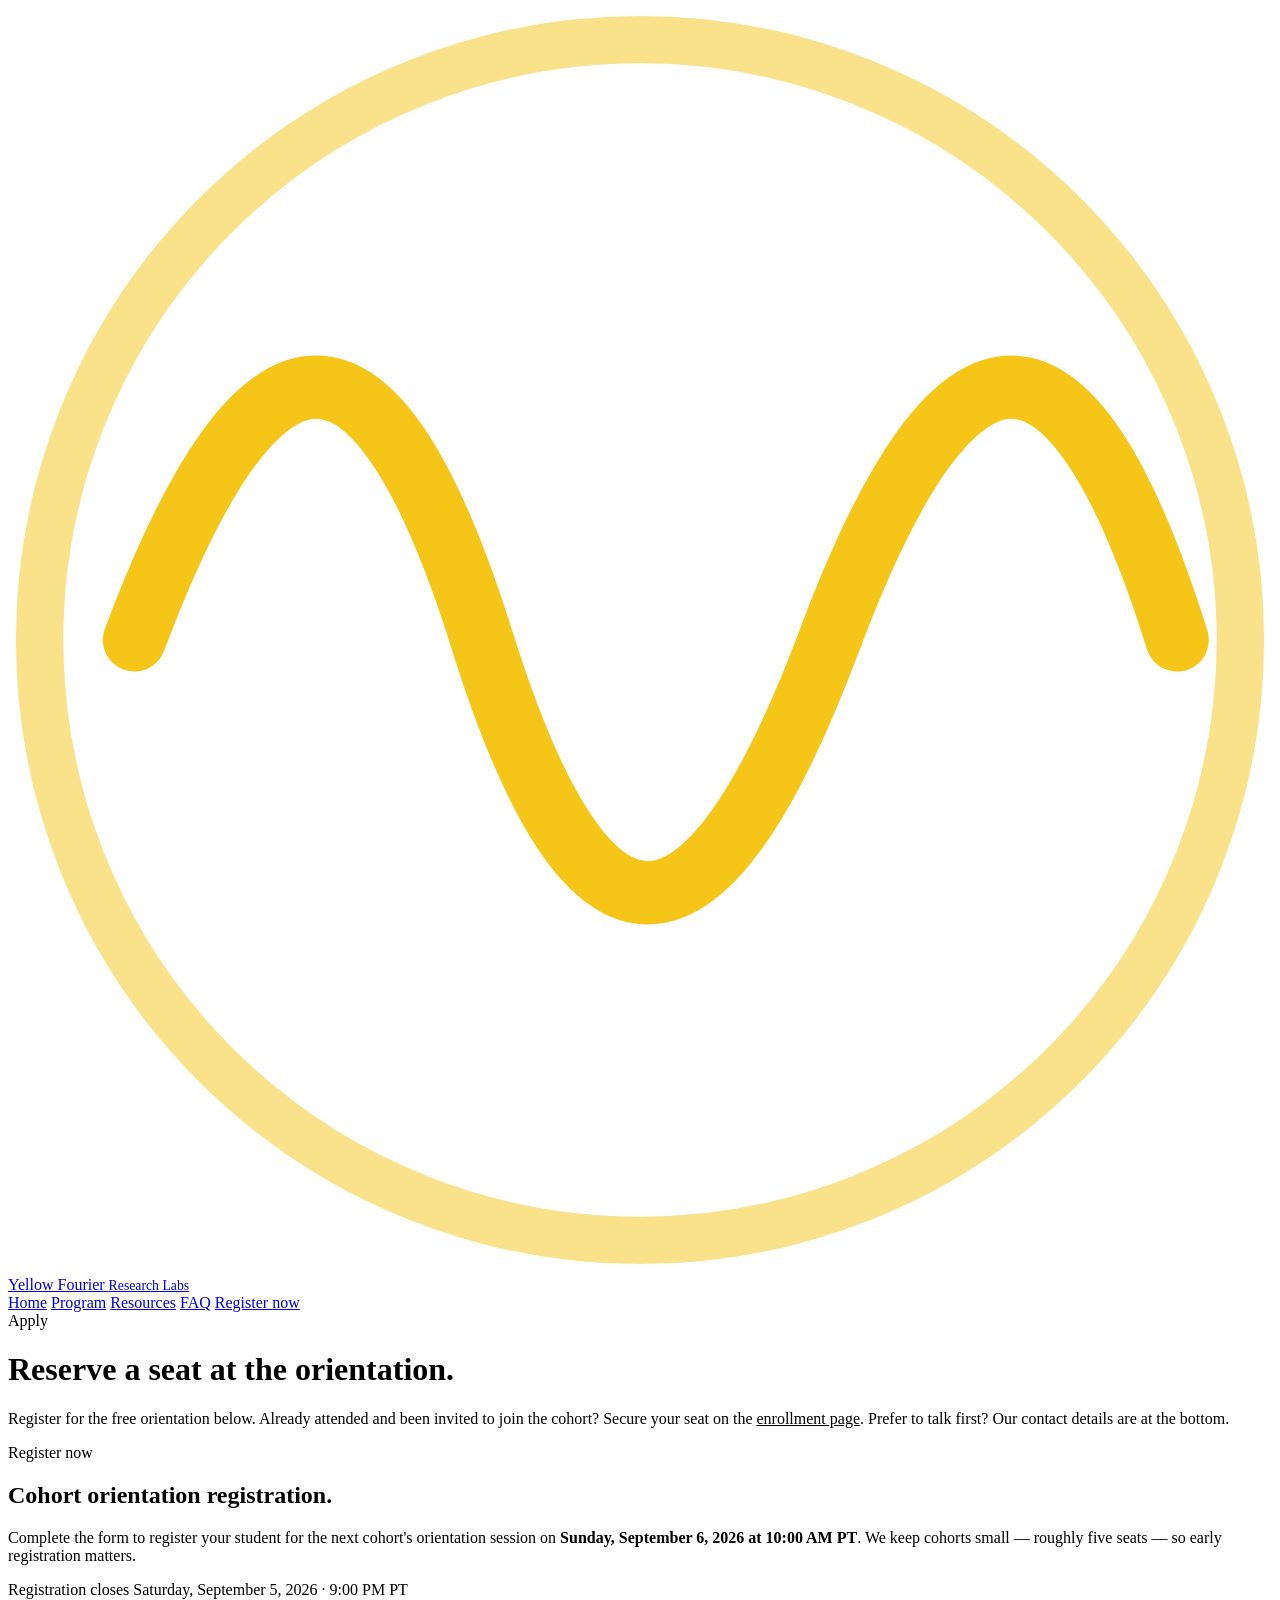
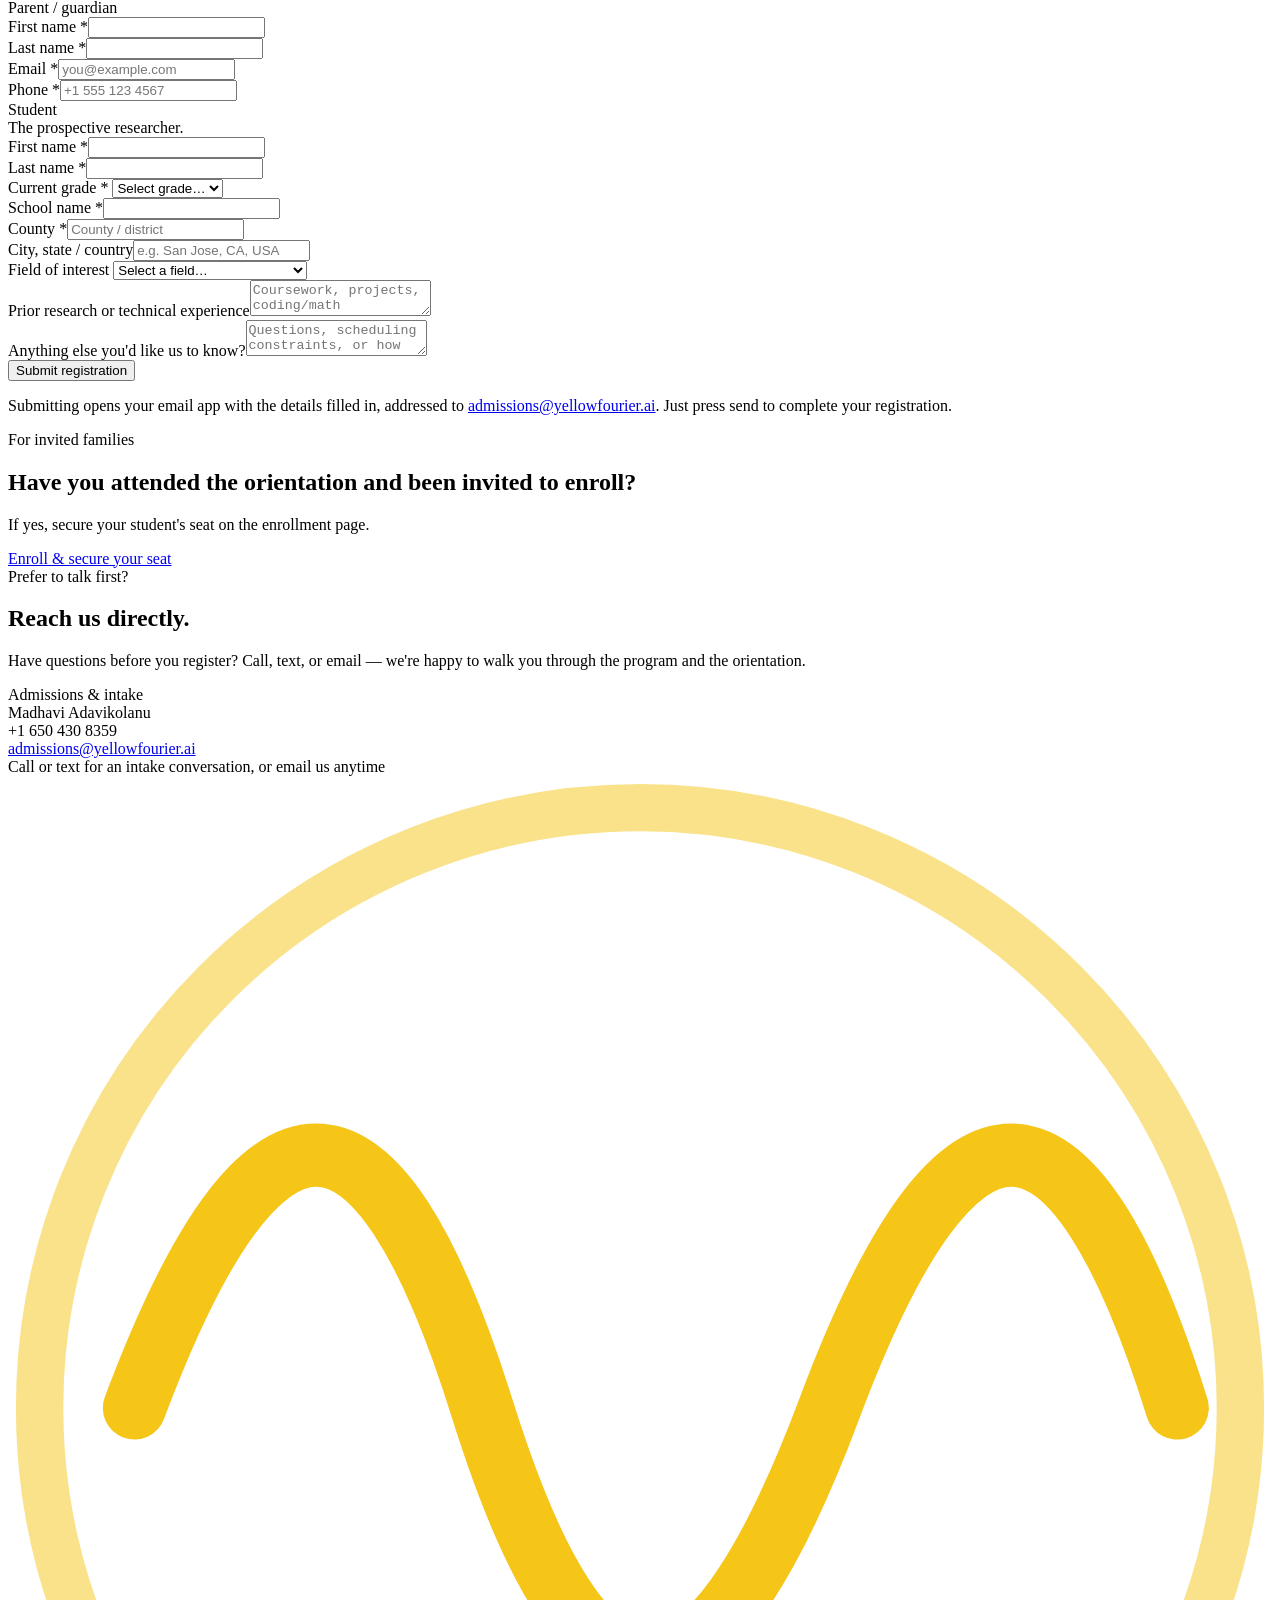
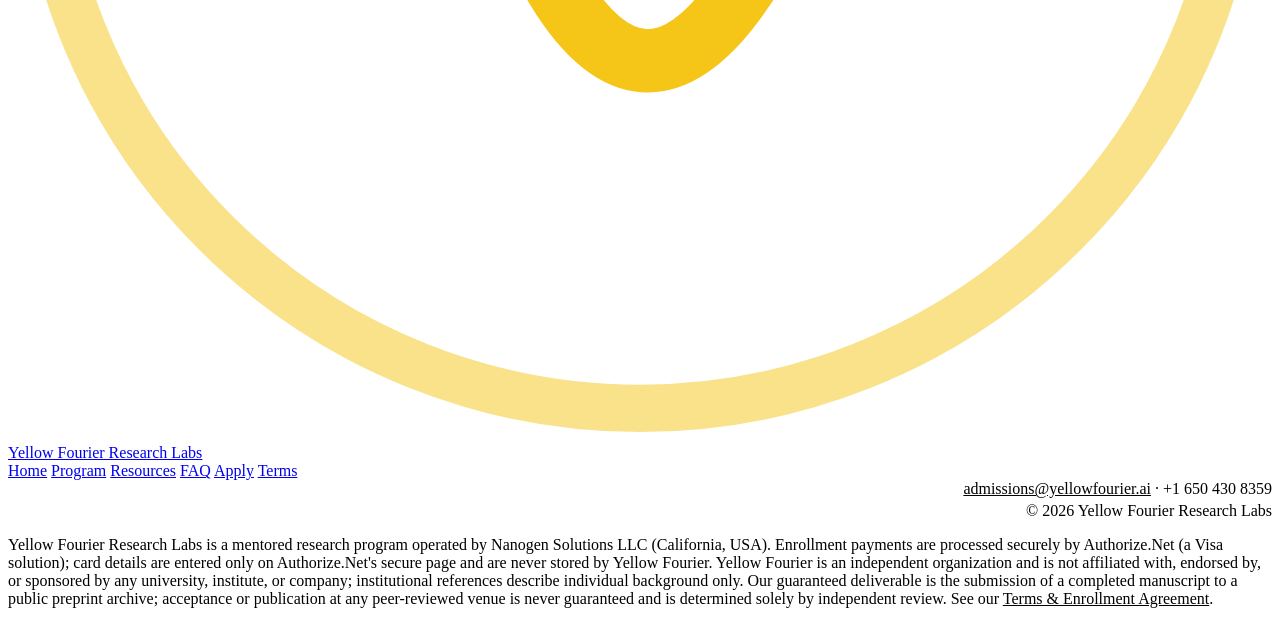
==== apply.html @ 6ff9e4c4 "Add files via upload" ====
<!DOCTYPE html>
<html lang="en">
<head>
<meta charset="UTF-8">
<meta name="viewport" content="width=device-width, initial-scale=1.0">
<title>Apply — Yellow Fourier Research Labs</title>
<meta name="description" content="Register for the free cohort orientation. Already attended and invited? Complete your enrollment. Contact us anytime with questions.">
<link rel="stylesheet" href="assets/styles.css">
</head>
<body>

<nav>
  <div class="wrap nav-in">
    <a class="brand" href="index.html">
      <svg class="dot" viewBox="0 0 40 40" fill="none"><circle cx="20" cy="20" r="19" stroke="#f5c518" stroke-width="1.5" opacity=".5"/><path d="M4 20 Q10 4 15 20 T26 20 T37 20" stroke="#f5c518" stroke-width="2" fill="none" stroke-linecap="round"/></svg>
      <span>Yellow&nbsp;Fourier <span style="color:var(--muted);font-size:.86rem">Research Labs</span></span>
    </a>
    <div class="nav-links">
      <a href="index.html">Home</a>
      <a href="program.html">Program</a>
      <a href="resources.html">Resources</a>
      <a href="faq.html">FAQ</a>
      <a href="apply.html" class="btn">Register now</a>
    </div>
  </div>
</nav>

<div class="page-hero">
  <div class="glow a"></div>
  <div class="wrap inner">
    <div class="eyebrow">Apply</div>
    <h1 class="serif">Reserve a seat at the orientation.</h1>
    <p>Register for the free orientation below. Already attended and been invited to join the cohort? Secure your seat on the <a href="https://enroll.yellowfourier.ai/enroll.html" style="color:var(--amber-2)">enrollment page</a>. Prefer to talk first? Our contact details are at the bottom.</p>
  </div>
</div>

<!-- REGISTER -->
<section id="register">
  <div class="wrap">
    <div class="reg-head">
      <div class="eyebrow">Register now</div>
      <h2 class="serif">Cohort orientation registration.</h2>
      <p class="section-lede">Complete the form to register your student for the next cohort's orientation session on <strong>Sunday, September 6, 2026 at 10:00 AM PT</strong>. We keep cohorts small — roughly five seats — so early registration matters.</p>
      <div class="reg-deadline"><span class="pulse"></span> Registration closes Saturday, September 5, 2026 · 9:00 PM PT</div>
    </div>

    <form class="reg" id="regForm" novalidate>
      <div class="fieldset-title">Parent / guardian</div>
      <div class="grid2">
        <div class="field"><label for="pFirst">First name <span class="req">*</span></label><input id="pFirst" name="pFirst" type="text" required autocomplete="given-name"></div>
        <div class="field"><label for="pLast">Last name <span class="req">*</span></label><input id="pLast" name="pLast" type="text" required autocomplete="family-name"></div>
        <div class="field"><label for="pEmail">Email <span class="req">*</span></label><input id="pEmail" name="pEmail" type="email" required autocomplete="email" placeholder="you@example.com"></div>
        <div class="field"><label for="pPhone">Phone <span class="req">*</span></label><input id="pPhone" name="pPhone" type="tel" required autocomplete="tel" placeholder="+1 555 123 4567"></div>
      </div>

      <div class="fieldset-title mt">Student</div>
      <div class="fieldset-sub">The prospective researcher.</div>
      <div class="grid2">
        <div class="field"><label for="sFirst">First name <span class="req">*</span></label><input id="sFirst" name="sFirst" type="text" required></div>
        <div class="field"><label for="sLast">Last name <span class="req">*</span></label><input id="sLast" name="sLast" type="text" required></div>
        <div class="field"><label for="grade">Current grade <span class="req">*</span></label>
          <select id="grade" name="grade" required>
            <option value="" selected disabled>Select grade…</option>
            <option>Grade 8</option>
            <option>Grade 9</option>
            <option>Grade 10</option>
            <option>Grade 11</option>
            <option>Grade 12</option>
            <option>Undergraduate</option>
            <option>Other</option>
          </select>
        </div>
        <div class="field"><label for="school">School name <span class="req">*</span></label><input id="school" name="school" type="text" required></div>
        <div class="field"><label for="county">County <span class="req">*</span></label><input id="county" name="county" type="text" required placeholder="County / district"></div>
        <div class="field"><label for="location">City, state / country</label><input id="location" name="location" type="text" placeholder="e.g. San Jose, CA, USA"></div>
        <div class="field full"><label for="field">Field of interest</label>
          <select id="field" name="field">
            <option value="" selected disabled>Select a field…</option>
            <option>Computational Neuroscience</option>
            <option>Biomedical Engineering</option>
            <option>Electrical &amp; Power Systems</option>
            <option>Not sure yet</option>
          </select>
        </div>
        <div class="field full"><label for="exp">Prior research or technical experience</label><textarea id="exp" name="exp" placeholder="Coursework, projects, coding/math background, competitions, or anything relevant. It's fine to have none yet."></textarea></div>
        <div class="field full"><label for="notes">Anything else you'd like us to know?</label><textarea id="notes" name="notes" placeholder="Questions, scheduling constraints, or how you heard about us."></textarea></div>
      </div>

      <div class="reg-actions">
        <button type="submit" class="btn">Submit registration</button>
        <p class="reg-fineprint">Submitting opens your email app with the details filled in, addressed to <a href="mailto:admissions@yellowfourier.ai">admissions@yellowfourier.ai</a>. Just press send to complete your registration.</p>
      </div>
      <div class="form-note" id="formNote"></div>
    </form>
  </div>
</section>

<div class="divider"></div>


<!-- ENROLL / PAYMENT -->
<section id="enroll">
  <div class="wrap">
    <div class="cta-strip">
      <div class="eyebrow">For invited families</div>
      <h2 class="serif">Have you attended the orientation and been invited to enroll?</h2>
      <p>If yes, secure your student's seat on the enrollment page.</p>
      <div class="row"><a class="btn" href="https://enroll.yellowfourier.ai/enroll.html">Enroll &amp; secure your seat</a></div>
    </div>

    <!-- CONTACT -->
    <div class="contact-wrap">
      <div class="eyebrow">Prefer to talk first?</div>
      <h2 class="serif">Reach us directly.</h2>
      <p class="section-lede" style="margin-left:auto;margin-right:auto">Have questions before you register? Call, text, or email — we're happy to walk you through the program and the orientation.</p>
      <div class="contact-card">
        <div class="role">Admissions &amp; intake</div>
        <div class="who">Madhavi Adavikolanu</div>
        <div class="num">+1 650 430 8359</div>
        <a class="email" href="mailto:admissions@yellowfourier.ai">admissions@yellowfourier.ai</a>
        <div class="note">Call or text for an intake conversation, or email us anytime</div>
      </div>
    </div>
  </div>
</section>

<footer>
  <div class="wrap">
    <div class="foot-in">
      <a class="brand" href="index.html" style="font-size:1rem">
        <svg class="dot" viewBox="0 0 40 40" fill="none"><circle cx="20" cy="20" r="19" stroke="#f5c518" stroke-width="1.5" opacity=".5"/><path d="M4 20 Q10 4 15 20 T26 20 T37 20" stroke="#f5c518" stroke-width="2" fill="none" stroke-linecap="round"/></svg>
        <span>Yellow Fourier Research Labs</span>
      </a>
      <div class="foot-links">
        <a href="index.html">Home</a>
        <a href="program.html">Program</a>
        <a href="resources.html">Resources</a>
        <a href="faq.html">FAQ</a>
        <a href="apply.html">Apply</a>
        <a href="terms.html">Terms</a>
      </div>
      <div style="text-align:right">
        <div><a href="mailto:admissions@yellowfourier.ai" style="color:var(--amber-2)">admissions@yellowfourier.ai</a> · +1 650 430 8359</div>
        <div style="margin-top:4px">© 2026 Yellow Fourier Research Labs</div>
      </div>
    </div>
    <p class="foot-legal">Yellow Fourier Research Labs is a mentored research program operated by Nanogen Solutions LLC (California, USA). Enrollment payments are processed securely by Authorize.Net (a Visa solution); card details are entered only on Authorize.Net's secure page and are never stored by Yellow Fourier. Yellow Fourier is an independent organization and is not affiliated with, endorsed by, or sponsored by any university, institute, or company; institutional references describe individual background only. Our guaranteed deliverable is the submission of a completed manuscript to a public preprint archive; acceptance or publication at any peer-reviewed venue is never guaranteed and is determined solely by independent review. See our <a href="terms.html" style="color:var(--amber-2)">Terms &amp; Enrollment Agreement</a>.</p>
  </div>
</footer>

<script>
/* Yellow Fourier Research Labs — shared site script (inlined). */
(function(){
  var form = document.getElementById('regForm');
  var note = document.getElementById('formNote');
  if(form){
    form.addEventListener('submit', function(e){
      e.preventDefault();
      if(!form.checkValidity()){ form.reportValidity(); return; }
      var v = function(id){ var el = document.getElementById(id); return el && el.value ? el.value.trim() : ''; };
      var lines = [
        'YELLOW FOURIER RESEARCH LABS — COHORT REGISTRATION','',
        '— Parent / guardian —',
        'Name: ' + v('pFirst') + ' ' + v('pLast'),
        'Email: ' + v('pEmail'),
        'Phone: ' + v('pPhone'),'',
        '— Student —',
        'Name: ' + v('sFirst') + ' ' + v('sLast'),
        'Grade: ' + v('grade'),
        'School: ' + v('school'),
        'County: ' + v('county'),
        'City/State/Country: ' + (v('location') || '(not provided)'),
        'Field of interest: ' + (v('field') || '(not provided)'),'',
        '— Prior research / technical experience —',
        (v('exp') || '(none provided)'),'',
        '— Anything else —',
        (v('notes') || '(none provided)'),'',
        'Registering for the orientation on Sunday, September 6, 2026 at 10:00 AM PT.'
      ];
      var subject = 'Cohort registration — ' + v('sFirst') + ' ' + v('sLast');
      var mailto = 'mailto:admissions@yellowfourier.ai?subject=' + encodeURIComponent(subject) + '&body=' + encodeURIComponent(lines.join('\n'));
      window.location.href = mailto;
      note.textContent = 'Your email app should now open with your registration pre-filled — just press send to admissions@yellowfourier.ai. If nothing opened, email us directly at admissions@yellowfourier.ai.';
      note.style.display = 'block';
      note.scrollIntoView({behavior:'smooth', block:'center'});
    });
  }

  var ACCESS_CODE = 'yfrl-cohort';
  var gate = document.getElementById('kbGate');
  var content = document.getElementById('kbContent');
  var passEl = document.getElementById('kbPass');
  var errEl = document.getElementById('kbErr');
  var btn = document.getElementById('kbBtn');
  var lockBtn = document.getElementById('kbLock');
  function tryUnlock(){
    var val = (passEl.value || '').trim();
    if(val.toLowerCase() === ACCESS_CODE.toLowerCase()){
      gate.style.display = 'none'; content.classList.add('open'); errEl.style.display = 'none';
    } else { errEl.style.display = 'block'; passEl.focus(); passEl.select(); }
  }
  if(btn){ btn.addEventListener('click', tryUnlock); }
  if(passEl){ passEl.addEventListener('keydown', function(e){ if(e.key === 'Enter'){ e.preventDefault(); tryUnlock(); } }); }
  if(lockBtn){ lockBtn.addEventListener('click', function(){ content.classList.remove('open'); gate.style.display = 'block'; passEl.value = ''; window.scrollTo({top:0, behavior:'smooth'}); }); }

  var faqs = document.querySelectorAll('.faq-item');
  faqs.forEach(function(d){ d.addEventListener('toggle', function(){ if(d.open){ faqs.forEach(function(o){ if(o !== d) o.open = false; }); } }); });
})();
</script>
</body>
</html>
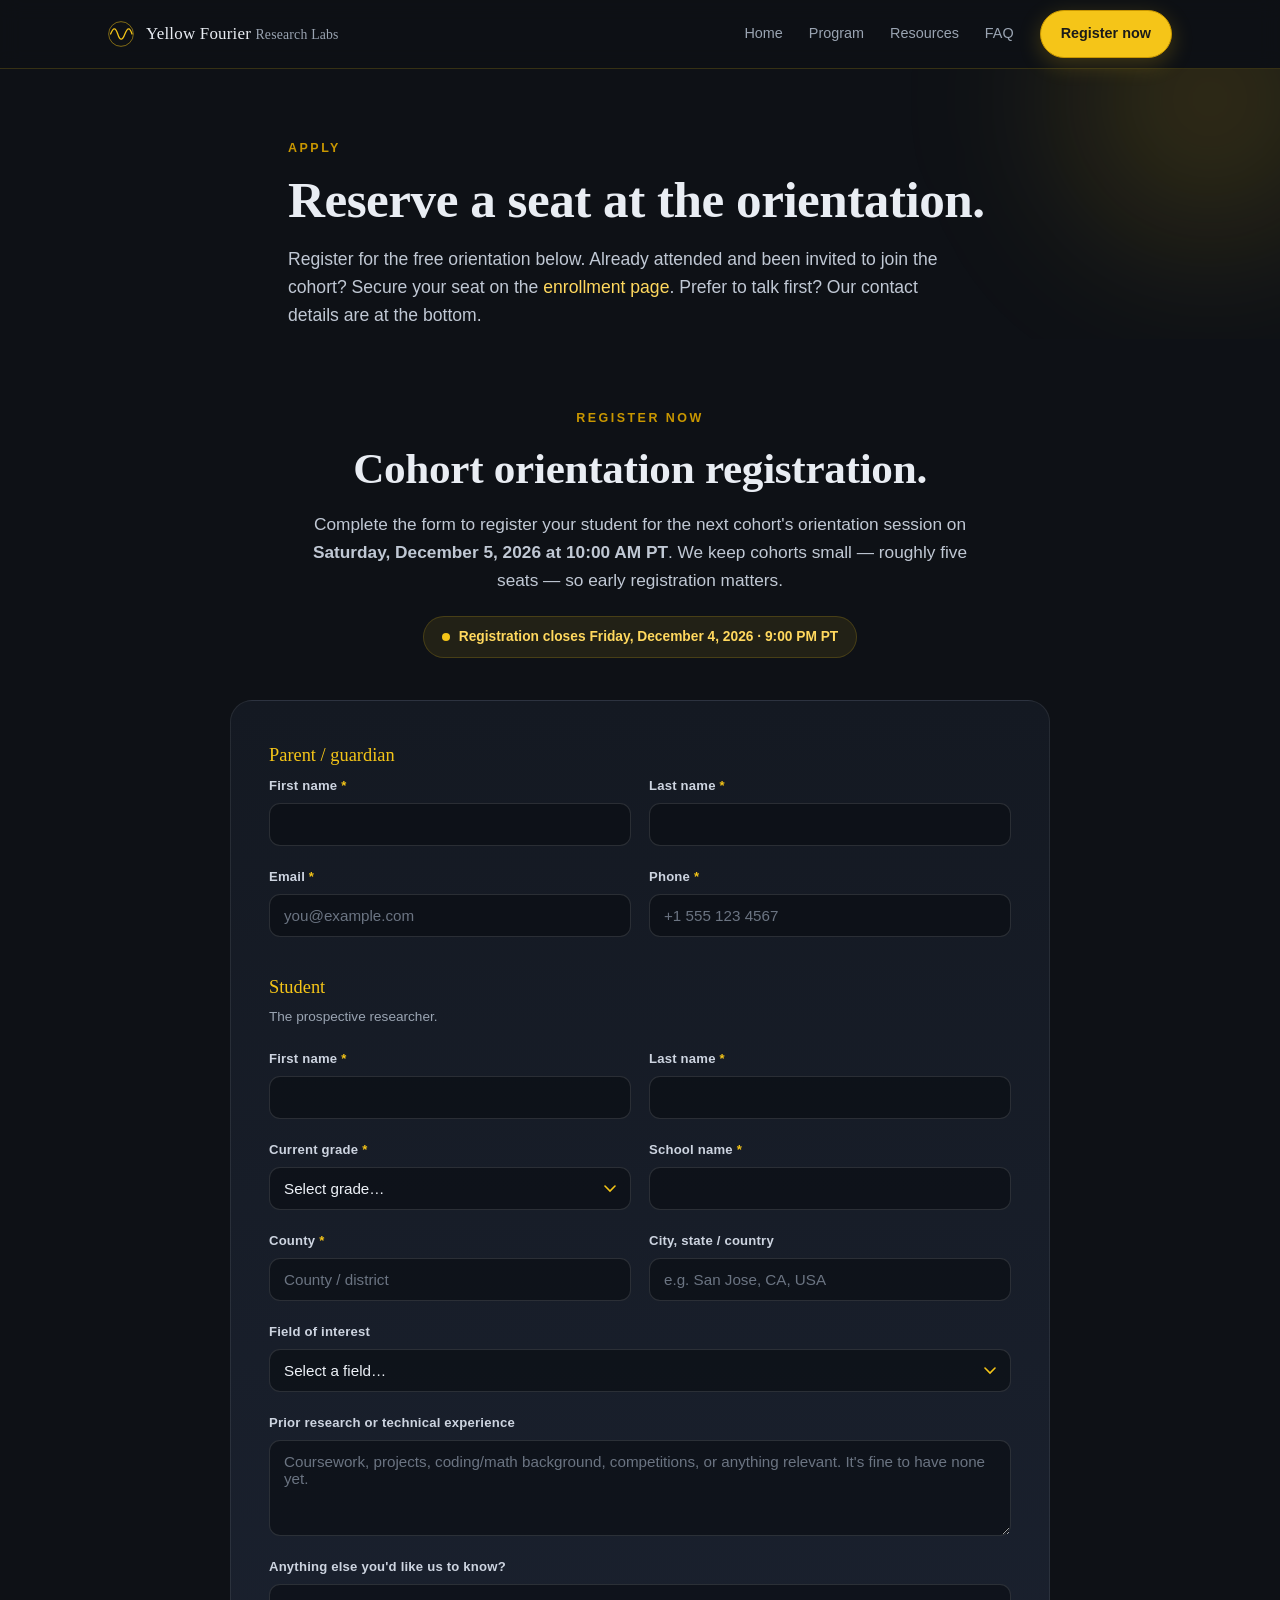
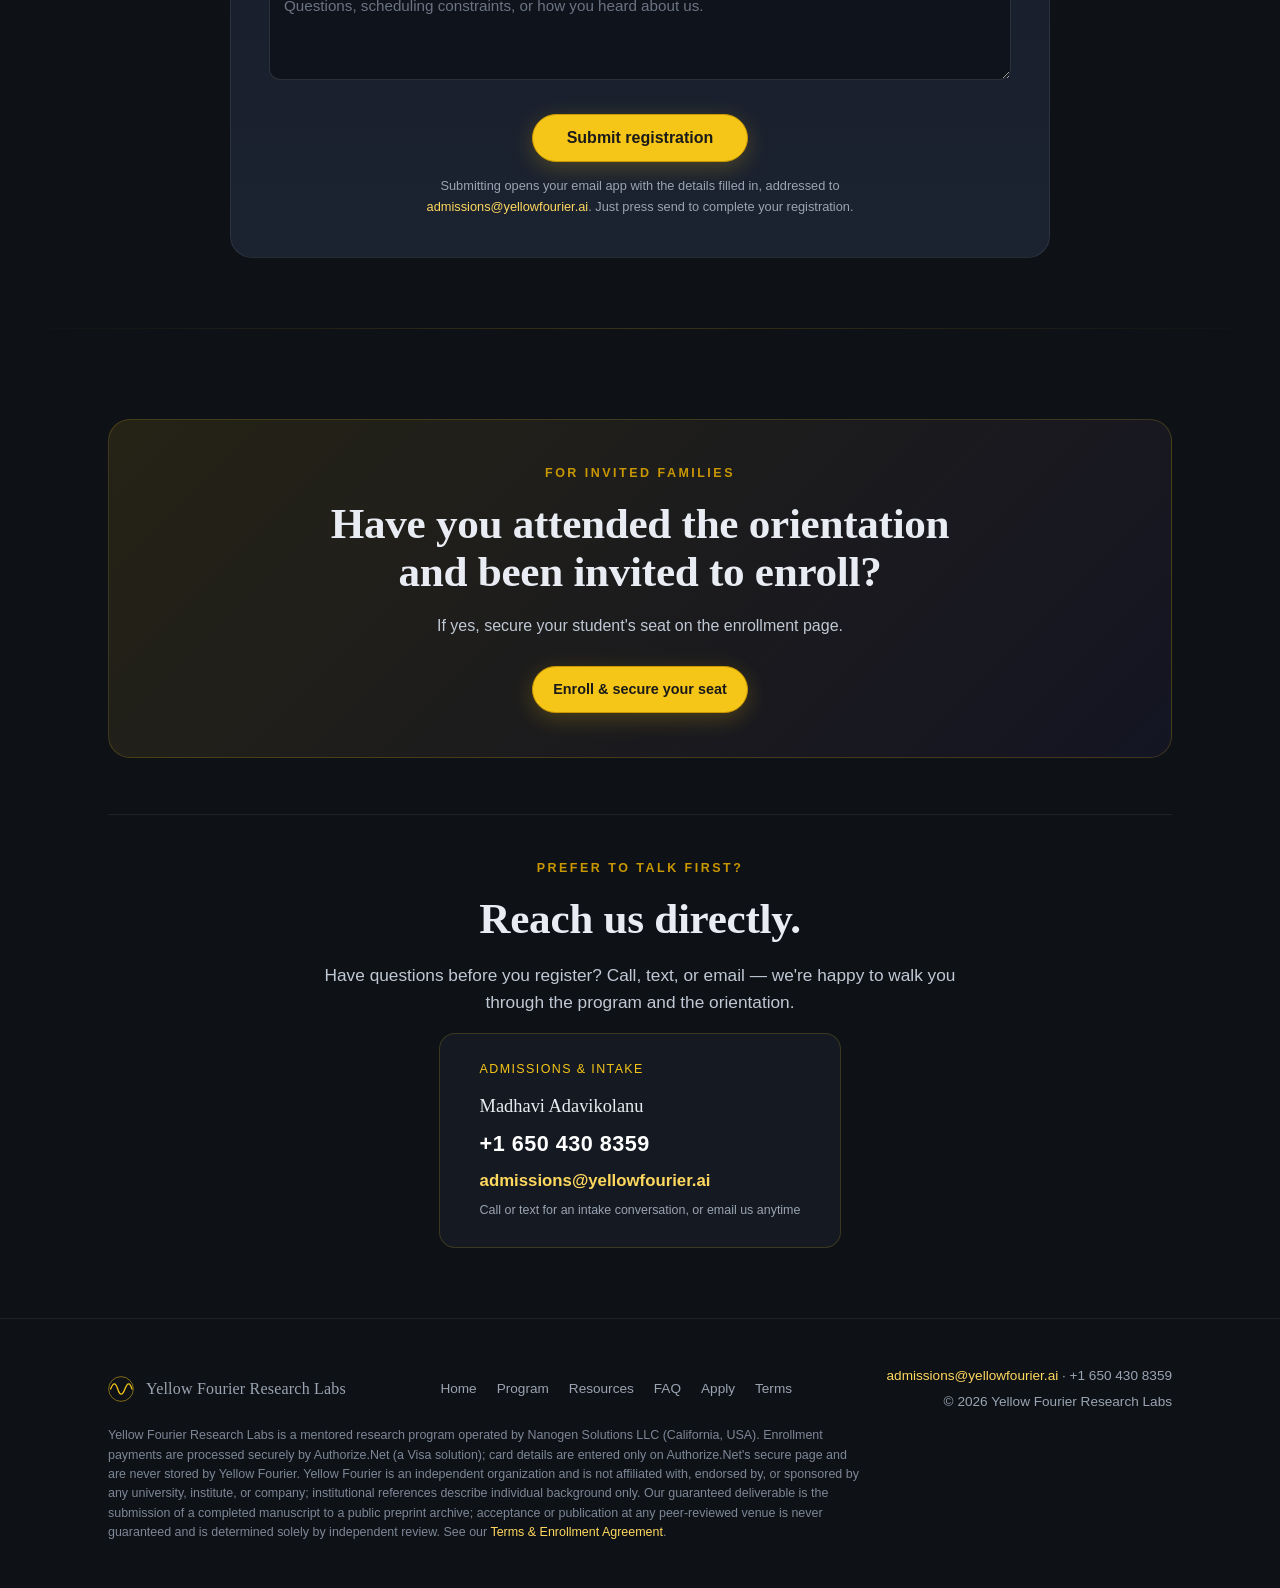
==== commit 28051c5a: "Orientation -> Sat Dec 5, 2026 (reg closes Dec 4); enroll.html redirect to A2" ====
--- a/apply.html
+++ b/apply.html
@@ -40,8 +40,8 @@
     <div class="reg-head">
       <div class="eyebrow">Register now</div>
       <h2 class="serif">Cohort orientation registration.</h2>
-      <p class="section-lede">Complete the form to register your student for the next cohort's orientation session on <strong>Sunday, September 6, 2026 at 10:00 AM PT</strong>. We keep cohorts small — roughly five seats — so early registration matters.</p>
-      <div class="reg-deadline"><span class="pulse"></span> Registration closes Saturday, September 5, 2026 · 9:00 PM PT</div>
+      <p class="section-lede">Complete the form to register your student for the next cohort's orientation session on <strong>Saturday, December 5, 2026 at 10:00 AM PT</strong>. We keep cohorts small — roughly five seats — so early registration matters.</p>
+      <div class="reg-deadline"><span class="pulse"></span> Registration closes Friday, December 4, 2026 · 9:00 PM PT</div>
     </div>
 
     <form class="reg" id="regForm" novalidate>
@@ -175,7 +175,7 @@
         (v('exp') || '(none provided)'),'',
         '— Anything else —',
         (v('notes') || '(none provided)'),'',
-        'Registering for the orientation on Sunday, September 6, 2026 at 10:00 AM PT.'
+        'Registering for the orientation on Saturday, December 5, 2026 at 10:00 AM PT.'
       ];
       var subject = 'Cohort registration — ' + v('sFirst') + ' ' + v('sLast');
       var mailto = 'mailto:admissions@yellowfourier.ai?subject=' + encodeURIComponent(subject) + '&body=' + encodeURIComponent(lines.join('\n'));
--- a/assets/styles.css
+++ b/assets/styles.css
@@ -0,0 +1,272 @@
+:root{
+  --ink:#0e1116;
+  --panel:#141922;
+  --panel2:#1b2230;
+  --amber:#f5c518;
+  --amber-2:#ffd85e;
+  --amber-deep:#c99700;
+  --paper:#f7f4ec;
+  --muted:#9aa4b2;
+  --line:rgba(245,197,24,.18);
+  --serif:"Iowan Old Style","Palatino Linotype",Palatino,"Book Antiqua",Georgia,serif;
+  --sans:-apple-system,BlinkMacSystemFont,"Segoe UI",Roboto,Helvetica,Arial,sans-serif;
+}
+*{box-sizing:border-box;margin:0;padding:0}
+html{scroll-behavior:smooth}
+body{
+  background:var(--ink);
+  color:#e9edf3;
+  font-family:var(--sans);
+  line-height:1.6;
+  -webkit-font-smoothing:antialiased;
+  overflow-x:hidden;
+}
+a{color:inherit;text-decoration:none}
+.wrap{max-width:1120px;margin:0 auto;padding:0 28px}
+.serif{font-family:var(--serif)}
+.amber{color:var(--amber)}
+
+/* NAV */
+nav{
+  position:sticky;top:0;z-index:50;
+  backdrop-filter:blur(10px);
+  background:rgba(14,17,22,.72);
+  border-bottom:1px solid var(--line);
+}
+.nav-in{display:flex;align-items:center;justify-content:space-between;height:68px}
+.brand{display:flex;align-items:center;gap:12px;font-family:var(--serif);font-size:1.06rem;letter-spacing:.2px}
+.brand .dot{width:26px;height:26px;flex:0 0 26px}
+.nav-links{display:flex;gap:26px;align-items:center;font-size:.9rem;color:var(--muted)}
+.nav-links a{transition:color .15s}
+.nav-links a:hover{color:var(--amber)}
+.nav-links a.on:not(.btn){color:var(--amber)}
+.btn{
+  display:inline-block;background:var(--amber);color:#1a1a1a;
+  font-weight:650;font-size:.9rem;padding:11px 20px;border-radius:999px;
+  border:1px solid var(--amber-deep);transition:transform .15s ease, box-shadow .2s ease;
+  box-shadow:0 6px 22px rgba(245,197,24,.22);cursor:pointer;
+}
+.btn:hover{transform:translateY(-2px);box-shadow:0 10px 30px rgba(245,197,24,.34)}
+.btn.ghost{background:transparent;color:var(--amber);box-shadow:none;border-color:var(--line)}
+.btn.ghost:hover{background:rgba(245,197,24,.08)}
+@media(max-width:760px){.nav-links a:not(.btn){display:none}}
+
+/* HERO */
+header{position:relative;padding:92px 0 84px;overflow:hidden}
+.hero-wave{position:absolute;inset:0;width:100%;height:100%;z-index:0;opacity:.5}
+.glow{position:absolute;z-index:0;filter:blur(70px);border-radius:50%}
+.glow.a{width:520px;height:520px;background:radial-gradient(circle,rgba(245,197,24,.22),transparent 70%);top:-160px;right:-120px}
+.glow.b{width:420px;height:420px;background:radial-gradient(circle,rgba(120,90,255,.12),transparent 70%);bottom:-160px;left:-120px}
+.hero-in{position:relative;z-index:2;display:grid;grid-template-columns:minmax(0,1fr) 340px;column-gap:48px;row-gap:0;align-items:center}
+.hero-main{min-width:0}
+.hero-side{display:flex;flex-direction:column;gap:16px;align-self:center}
+.hero-side .hero-cta{margin-top:0;flex-direction:column;gap:12px;margin-bottom:6px}
+.hero-side .hero-cta .btn{text-align:center}
+@media(max-width:900px){
+  .hero-in{grid-template-columns:1fr}
+  .hero-side{margin-top:38px}
+}
+.badge{
+  display:inline-flex;align-items:center;gap:9px;font-size:.8rem;letter-spacing:.4px;
+  text-transform:uppercase;color:var(--amber-2);background:rgba(245,197,24,.09);
+  border:1px solid var(--line);padding:7px 15px;border-radius:999px;margin-bottom:26px;
+}
+.pulse{width:8px;height:8px;border-radius:50%;background:var(--amber);box-shadow:0 0 0 0 rgba(245,197,24,.6);animation:pulse 2s infinite}
+@keyframes pulse{0%{box-shadow:0 0 0 0 rgba(245,197,24,.55)}70%{box-shadow:0 0 0 10px rgba(245,197,24,0)}100%{box-shadow:0 0 0 0 rgba(245,197,24,0)}}
+h1{font-family:var(--serif);font-weight:600;font-size:clamp(2.5rem,6vw,4.2rem);line-height:1.05;letter-spacing:-.5px}
+h1 em{font-style:italic;color:var(--amber)}
+.credline{font-size:clamp(1rem,2vw,1.18rem);font-weight:700;letter-spacing:.6px;color:var(--amber);margin-top:20px}
+.lede{font-size:clamp(1.05rem,2.2vw,1.3rem);color:#c6cdda;margin-top:16px;max-width:660px}
+.hero-cta{display:flex;gap:14px;flex-wrap:wrap;margin-top:38px}
+.cred{grid-column:1/-1;display:flex;flex-wrap:wrap;gap:28px;margin-top:52px;padding-top:30px;border-top:1px solid rgba(255,255,255,.07)}
+.cred div{min-width:120px}
+.cred b{font-family:var(--serif);font-size:1.7rem;color:var(--amber);display:block;line-height:1}
+.cred span{font-size:.82rem;color:var(--muted)}
+.date-item{display:flex;gap:13px;align-items:center;background:rgba(245,197,24,.06);border:1px solid var(--line);border-radius:14px;padding:14px 20px}
+.date-item svg{width:24px;height:24px;flex:0 0 24px}
+.date-item b{display:block;font-size:.72rem;letter-spacing:1.2px;text-transform:uppercase;color:var(--amber)}
+.date-item span{font-size:.98rem;color:#e9edf3;font-weight:600}
+
+/* PAGE HEADER (non-home pages) */
+.page-hero{position:relative;overflow:hidden;padding:70px 0 10px}
+.page-hero .glow.a{width:420px;height:420px;top:-180px;right:-140px}
+.page-hero .inner{position:relative;z-index:2;max-width:760px}
+.page-hero .eyebrow{margin-bottom:14px}
+.page-hero h1{font-size:clamp(2.1rem,5vw,3.2rem)}
+.page-hero p{color:#c0c8d4;font-size:1.1rem;margin-top:18px;max-width:680px}
+
+/* SECTIONS */
+section{padding:70px 0;position:relative}
+.eyebrow{font-size:.78rem;letter-spacing:2.5px;text-transform:uppercase;color:var(--amber-deep);font-weight:700;margin-bottom:16px}
+h2{font-family:var(--serif);font-weight:600;font-size:clamp(1.9rem,4vw,2.7rem);line-height:1.12;letter-spacing:-.3px}
+.section-lede{color:#c0c8d4;font-size:1.08rem;max-width:680px;margin-top:18px}
+.divider{height:1px;background:linear-gradient(90deg,transparent,var(--line),transparent)}
+
+/* JOURNEY */
+.phases{display:grid;grid-template-columns:repeat(3,1fr);gap:22px;margin-top:48px}
+.phase{
+  background:linear-gradient(180deg,var(--panel),var(--panel2));
+  border:1px solid rgba(255,255,255,.06);border-radius:18px;padding:30px 26px;position:relative;overflow:hidden;
+}
+.phase::before{content:"";position:absolute;top:0;left:0;right:0;height:3px;background:linear-gradient(90deg,var(--amber),transparent)}
+.phase .no{font-family:var(--serif);font-size:2.4rem;color:rgba(245,197,24,.28);line-height:1}
+.phase .mo{font-size:.78rem;letter-spacing:1.5px;text-transform:uppercase;color:var(--amber);margin:14px 0 8px}
+.phase h3{font-family:var(--serif);font-weight:600;font-size:1.3rem;margin-bottom:10px}
+.phase p{color:#aeb7c4;font-size:.95rem}
+@media(max-width:820px){.phases{grid-template-columns:1fr}}
+.format{display:grid;grid-template-columns:1fr 1fr;gap:22px;margin-top:22px}
+.fmt{display:flex;gap:14px;align-items:flex-start;background:rgba(245,197,24,.05);border:1px solid var(--line);border-radius:14px;padding:20px 22px}
+.fmt svg{width:26px;height:26px;flex:0 0 26px;margin-top:2px}
+.fmt b{font-family:var(--serif);font-size:1.05rem;display:block;margin-bottom:3px}
+.fmt span{color:#aeb7c4;font-size:.9rem}
+@media(max-width:820px){.format{grid-template-columns:1fr}}
+
+/* DOMAINS */
+.domains{display:grid;grid-template-columns:repeat(3,1fr);gap:22px;margin-top:44px}
+.dom{border:1px solid rgba(255,255,255,.08);border-radius:16px;padding:28px 24px;background:rgba(255,255,255,.02);transition:border-color .2s,transform .2s}
+.dom:hover{border-color:var(--line);transform:translateY(-3px)}
+.dom .ic{width:40px;height:40px;margin-bottom:16px}
+.dom h3{font-family:var(--serif);font-size:1.18rem;margin-bottom:8px;font-weight:600}
+.dom p{color:#aeb7c4;font-size:.92rem}
+@media(max-width:820px){.domains{grid-template-columns:1fr}}
+
+/* GUARANTEE */
+.promise{background:linear-gradient(135deg,#171d27,#10141b);border:1px solid var(--line);border-radius:22px;padding:46px 42px;margin-top:20px;position:relative;overflow:hidden}
+.promise .grid{display:grid;grid-template-columns:1fr 1fr;gap:34px}
+.promise h3{font-family:var(--serif);font-size:1.35rem;margin-bottom:12px}
+.promise .good h3{color:var(--amber)}
+.promise p{color:#b3bcc9;font-size:.98rem}
+.promise .tag{display:inline-block;font-size:.72rem;letter-spacing:1.4px;text-transform:uppercase;padding:5px 12px;border-radius:999px;margin-bottom:14px;font-weight:700}
+.tag.g{background:rgba(245,197,24,.14);color:var(--amber-2);border:1px solid var(--line)}
+.tag.n{background:rgba(255,255,255,.05);color:var(--muted);border:1px solid rgba(255,255,255,.09)}
+@media(max-width:720px){.promise .grid{grid-template-columns:1fr}.promise{padding:34px 26px}}
+
+/* CTA STRIP */
+.cta-strip{background:linear-gradient(135deg,rgba(245,197,24,.10),rgba(120,90,255,.06));border:1px solid var(--line);border-radius:22px;padding:44px 40px;margin-top:20px;text-align:center}
+.cta-strip h2{max-width:640px;margin:0 auto}
+.cta-strip p{color:#c0c8d4;max-width:560px;margin:16px auto 0}
+.cta-strip .row{display:flex;gap:14px;justify-content:center;flex-wrap:wrap;margin-top:28px}
+@media(max-width:720px){.cta-strip{padding:34px 24px}}
+
+/* RESOURCES / KNOWLEDGE BASE */
+.kb-gate{max-width:480px;margin:44px auto 0;background:linear-gradient(180deg,var(--panel),var(--panel2));border:1px solid var(--line);border-radius:20px;padding:38px 34px;text-align:center}
+.kb-gate .lockic{width:46px;height:46px;margin:0 auto 16px;display:block}
+.kb-gate h3{font-family:var(--serif);font-size:1.35rem;margin-bottom:8px}
+.kb-gate p{color:#aeb7c4;font-size:.92rem;margin-bottom:20px}
+.kb-gate .gate-row{display:flex;gap:10px;flex-wrap:wrap;justify-content:center}
+.kb-gate input{flex:1 1 200px;min-width:0;background:rgba(9,12,17,.6);border:1px solid rgba(255,255,255,.12);border-radius:11px;padding:12px 14px;color:#eef2f8;font-family:var(--sans);font-size:.95rem;transition:border-color .15s,box-shadow .15s}
+.kb-gate input:focus{outline:none;border-color:var(--amber);box-shadow:0 0 0 3px rgba(245,197,24,.15)}
+.kb-gate .gate-err{display:none;margin-top:14px;font-size:.85rem;color:#ff9a8a}
+.kb-gate .gate-hint{margin-top:16px;font-size:.78rem;color:var(--muted)}
+.kb-content{display:none;margin-top:12px}
+.kb-content.open{display:block;animation:fadeUp .4s ease}
+@keyframes fadeUp{from{opacity:0;transform:translateY(10px)}to{opacity:1;transform:none}}
+.kb-bar{display:flex;align-items:center;justify-content:space-between;gap:16px;flex-wrap:wrap;background:rgba(245,197,24,.06);border:1px solid var(--line);border-radius:14px;padding:14px 22px;margin-bottom:30px}
+.kb-bar .who{font-size:.9rem;color:#cdd4e0}
+.kb-bar .who b{color:var(--amber-2)}
+.kb-bar button{background:transparent;border:1px solid var(--line);color:var(--muted);font-size:.82rem;padding:8px 16px;border-radius:999px;cursor:pointer;font-family:var(--sans)}
+.kb-bar button:hover{color:var(--amber);border-color:var(--amber)}
+.kb-grid{display:grid;grid-template-columns:1fr 1fr;gap:22px}
+@media(max-width:820px){.kb-grid{grid-template-columns:1fr}}
+.kb-card{background:linear-gradient(180deg,var(--panel),#10151d);border:1px solid rgba(255,255,255,.07);border-radius:18px;padding:28px 26px}
+.kb-card .kbhead{display:flex;align-items:center;gap:12px;margin-bottom:6px}
+.kb-card .kbhead svg{width:26px;height:26px;flex:0 0 26px}
+.kb-card h3{font-family:var(--serif);font-size:1.2rem;font-weight:600}
+.kb-card .kbsub{color:var(--muted);font-size:.84rem;margin-bottom:18px}
+.kb-list{list-style:none;display:flex;flex-direction:column;gap:2px}
+.kb-list li{border-top:1px solid rgba(255,255,255,.06)}
+.kb-list li:first-child{border-top:none}
+.kb-list a{display:flex;align-items:baseline;justify-content:space-between;gap:12px;padding:12px 2px;color:#d6dce6;font-size:.94rem;transition:color .15s}
+.kb-list a:hover{color:var(--amber)}
+.kb-list a .meta{flex:0 0 auto;font-size:.72rem;letter-spacing:.6px;text-transform:uppercase;color:var(--muted)}
+.kb-badge{display:inline-block;font-size:.64rem;letter-spacing:.8px;text-transform:uppercase;color:var(--amber-2);background:rgba(245,197,24,.12);border:1px solid var(--line);border-radius:6px;padding:2px 7px;margin-left:8px;vertical-align:middle}
+.kb-note{margin-top:30px;text-align:center;color:var(--muted);font-size:.9rem}
+
+/* FAQ */
+.faq-list{max-width:820px;margin:44px auto 0;display:flex;flex-direction:column;gap:14px}
+.faq-item{background:linear-gradient(180deg,var(--panel),var(--panel2));border:1px solid rgba(255,255,255,.08);border-radius:14px;overflow:hidden}
+.faq-item summary{list-style:none;cursor:pointer;padding:20px 24px;font-family:var(--serif);font-size:1.08rem;color:#eef2f8;display:flex;align-items:center;justify-content:space-between;gap:16px}
+.faq-item summary::-webkit-details-marker{display:none}
+.faq-item summary .chev{flex:0 0 auto;width:18px;height:18px;transition:transform .2s ease}
+.faq-item[open] summary .chev{transform:rotate(180deg)}
+.faq-item summary:hover{color:var(--amber)}
+.faq-body{padding:0 24px 22px;color:#b3bcc9;font-size:.96rem}
+.faq-body a{color:var(--amber-2);cursor:pointer}
+
+/* REGISTER FORM */
+.reg-head{text-align:center;max-width:720px;margin:0 auto}
+.reg-head .section-lede{margin:18px auto 0}
+.reg-deadline{display:inline-flex;align-items:center;gap:9px;margin-top:22px;font-size:.86rem;font-weight:650;color:var(--amber-2);background:rgba(245,197,24,.09);border:1px solid var(--line);border-radius:999px;padding:9px 18px}
+form.reg{max-width:820px;margin:42px auto 0;background:linear-gradient(180deg,var(--panel),var(--panel2));border:1px solid rgba(255,255,255,.08);border-radius:22px;padding:40px 38px}
+.fieldset-title{font-family:var(--serif);font-size:1.15rem;color:var(--amber);margin:0 0 4px}
+.fieldset-title.mt{margin-top:34px}
+.fieldset-sub{color:var(--muted);font-size:.85rem;margin-bottom:20px}
+.grid2{display:grid;grid-template-columns:1fr 1fr;gap:18px}
+@media(max-width:640px){.grid2{grid-template-columns:1fr}form.reg{padding:30px 22px}}
+.field{display:flex;flex-direction:column;gap:7px;margin-bottom:2px}
+.field.full{grid-column:1/-1}
+.field label{font-size:.82rem;font-weight:600;color:#cdd4e0;letter-spacing:.2px}
+.field label .req{color:var(--amber)}
+.field input,.field select,.field textarea{
+  background:rgba(9,12,17,.6);border:1px solid rgba(255,255,255,.12);border-radius:11px;
+  padding:12px 14px;color:#eef2f8;font-family:var(--sans);font-size:.95rem;width:100%;transition:border-color .15s,box-shadow .15s;
+}
+.field textarea{resize:vertical;min-height:96px}
+.field select{appearance:none;cursor:pointer;background-image:url("data:image/svg+xml,%3Csvg xmlns='http://www.w3.org/2000/svg' width='12' height='8' viewBox='0 0 12 8'%3E%3Cpath d='M1 1l5 5 5-5' stroke='%23f5c518' stroke-width='1.6' fill='none' stroke-linecap='round'/%3E%3C/svg%3E");background-repeat:no-repeat;background-position:right 14px center;padding-right:36px}
+.field input:focus,.field select:focus,.field textarea:focus{outline:none;border-color:var(--amber);box-shadow:0 0 0 3px rgba(245,197,24,.15)}
+.field input::placeholder,.field textarea::placeholder{color:#6b7482}
+.reg-actions{margin-top:32px;display:flex;flex-direction:column;align-items:center;gap:14px}
+.reg-actions .btn{font-size:1rem;padding:14px 34px}
+.reg-fineprint{font-size:.8rem;color:var(--muted);text-align:center;max-width:560px}
+.reg-fineprint a{color:var(--amber-2)}
+.form-note{display:none;margin-top:18px;text-align:center;font-size:.9rem;color:var(--amber-2);background:rgba(245,197,24,.08);border:1px solid var(--line);border-radius:12px;padding:14px 18px}
+
+/* ENROLL / PAYMENT */
+.enroll-head{text-align:center;max-width:720px;margin:0 auto}
+.enroll-head .section-lede{margin:18px auto 0}
+.pay-card{max-width:560px;margin:42px auto 0;background:linear-gradient(180deg,var(--panel),#10151d);border:1px solid var(--line);border-radius:22px;padding:40px 36px;text-align:center;position:relative;overflow:hidden}
+.pay-card::before{content:"";position:absolute;top:0;left:0;right:0;height:3px;background:linear-gradient(90deg,var(--amber),transparent)}
+.pay-gate-tag{display:inline-flex;align-items:center;gap:9px;font-size:.78rem;font-weight:650;letter-spacing:.4px;color:var(--amber-2);background:rgba(245,197,24,.09);border:1px solid var(--line);border-radius:999px;padding:8px 16px;margin-bottom:20px}
+.pay-card h3{font-family:var(--serif);font-size:1.5rem;margin-bottom:10px}
+.pay-card p{color:#b3bcc9;font-size:.96rem;max-width:440px;margin:0 auto}
+.pay-amount{font-family:var(--serif);font-size:2.2rem;color:var(--amber);margin:24px 0 4px}
+.pay-amount small{font-size:.9rem;color:var(--muted);font-weight:400}
+.pay-card .btn{margin-top:22px;font-size:1rem;padding:14px 34px}
+.pay-form{margin:0}
+.pay-methods{margin-top:14px;font-size:.82rem;color:var(--muted)}
+.pay-fine{margin-top:20px;font-size:.8rem;color:var(--muted);max-width:440px;margin-left:auto;margin-right:auto}
+.placeholder-flag{display:inline-block;font-size:.66rem;letter-spacing:.8px;text-transform:uppercase;color:#ffb4a2;background:rgba(255,120,90,.12);border:1px solid rgba(255,120,90,.3);border-radius:6px;padding:2px 8px;margin-top:14px}
+
+/* CONTACT */
+.contact-card{display:inline-flex;flex-direction:column;gap:6px;margin-top:16px;background:var(--panel);border:1px solid var(--line);border-radius:16px;padding:26px 40px;text-align:left}
+.contact-card .who{font-family:var(--serif);font-size:1.15rem}
+.contact-card .role{font-size:.78rem;letter-spacing:1.4px;text-transform:uppercase;color:var(--amber);margin-bottom:6px}
+.contact-card .num{font-size:1.35rem;font-weight:650;color:#fff;letter-spacing:.5px}
+.contact-card .email{font-size:1.05rem;font-weight:600;color:var(--amber-2);word-break:break-all}
+.contact-card .note{font-size:.78rem;color:var(--muted)}
+.contact-wrap{text-align:center;margin-top:56px;padding-top:44px;border-top:1px solid rgba(255,255,255,.07)}
+
+/* LONG-FORM / LEGAL DOC */
+.doc{max-width:820px}
+.doc h2{margin-top:44px;font-size:clamp(1.35rem,2.6vw,1.7rem)}
+.doc h2:first-of-type{margin-top:0}
+.doc h3{font-family:var(--serif);font-size:1.12rem;margin:24px 0 6px;color:var(--amber-2);font-weight:600}
+.doc p{color:#c0c8d4;margin-top:12px;font-size:1rem}
+.doc ul{color:#c0c8d4;margin:12px 0 12px 22px;display:flex;flex-direction:column;gap:9px;font-size:1rem}
+.doc .updated{color:var(--muted);font-size:.85rem;margin-top:8px}
+.doc .callout{background:rgba(245,197,24,.06);border:1px solid var(--line);border-radius:14px;padding:20px 22px;margin-top:18px}
+.doc .callout p{margin-top:0;color:#cdd4e0}
+.doc a{color:var(--amber-2)}
+.terms-consent{margin-top:16px;font-size:.82rem;color:var(--muted);max-width:440px;margin-left:auto;margin-right:auto}
+.terms-consent a{color:var(--amber-2)}
+.secure-line{display:inline-flex;align-items:center;gap:8px;margin-top:16px;font-size:.8rem;color:var(--muted)}
+.secure-line svg{width:15px;height:15px;flex:0 0 15px}
+
+/* FOOTER */
+footer{border-top:1px solid rgba(255,255,255,.07);padding:46px 0;color:var(--muted);font-size:.85rem}
+.foot-legal{max-width:760px;font-size:.78rem;line-height:1.55;color:#7d8797;margin-top:14px}
+.foot-in{display:flex;justify-content:space-between;gap:20px;flex-wrap:wrap;align-items:center}
+.foot-links{display:flex;gap:20px;flex-wrap:wrap;font-size:.85rem}
+.foot-links a{color:var(--muted)}
+.foot-links a:hover{color:var(--amber)}
+.disclaimer{max-width:620px;font-size:.78rem;line-height:1.55;color:#7d8797;margin-top:20px}
